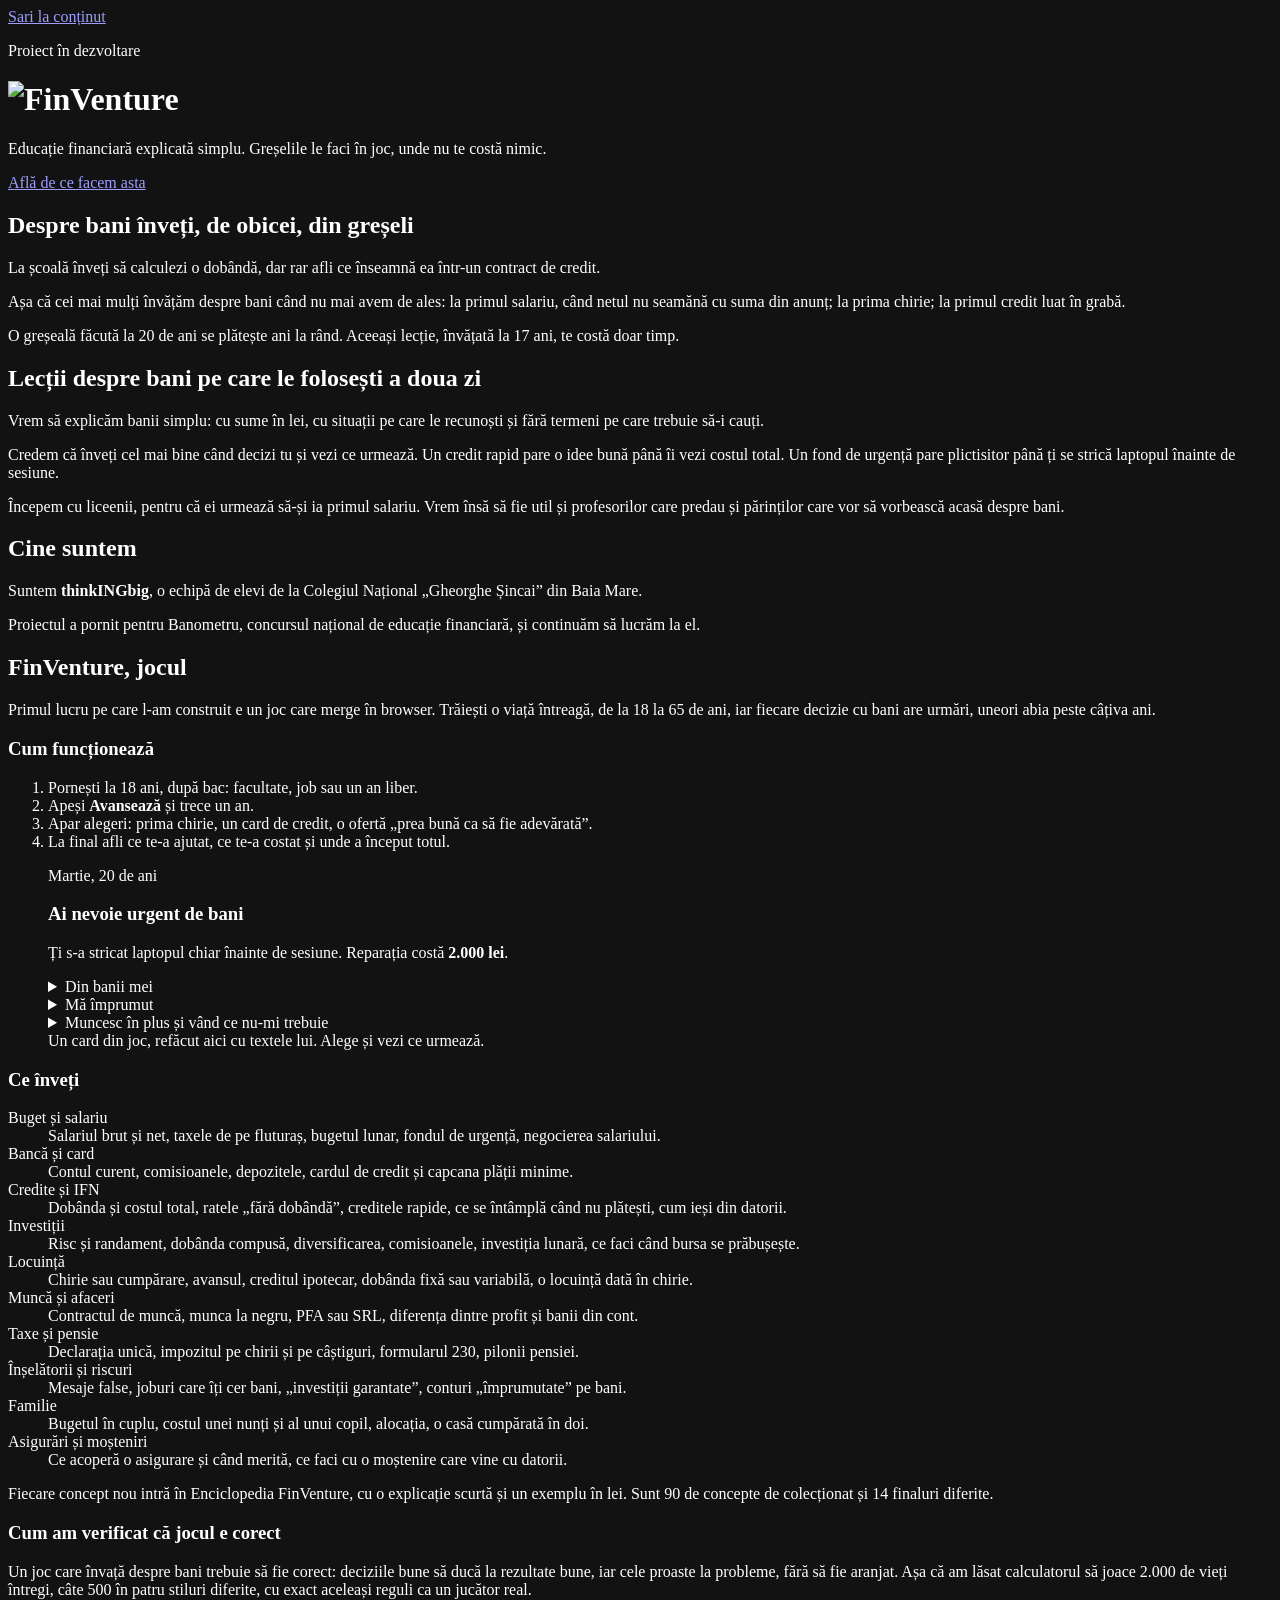
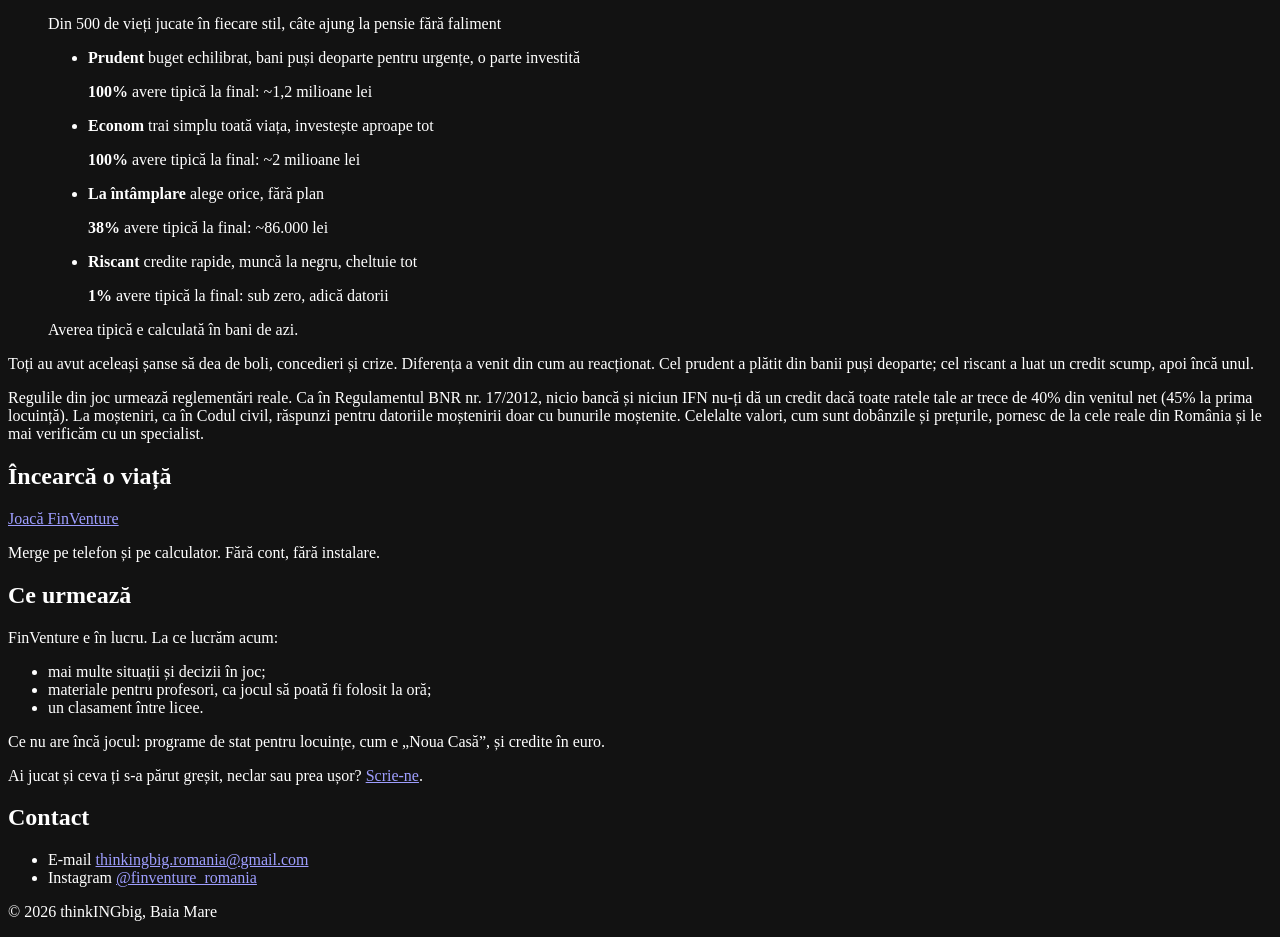
==== index.html @ ee7fef5f "Adaugă pagina principală FinVenture" ====
<!doctype html>
<html lang="ro">
<head>
  <meta charset="utf-8">
  <meta name="viewport" content="width=device-width, initial-scale=1">
  <title>FinVenture: educație financiară explicată simplu</title>
  <meta name="description" content="FinVenture e un proiect al echipei thinkINGbig, elevi din Baia Mare. Am făcut un joc în care trăiești o viață întreagă și iei decizii cu bani. Greșelile le faci în joc, unde nu te costă nimic.">
  <meta name="theme-color" content="#1E1638">
  <meta name="color-scheme" content="dark">
  <link rel="canonical" href="https://thinkingbig-ro.github.io/">

  <link rel="icon" href="/favicon.ico" sizes="32x32">
  <link rel="icon" href="/assets/favicon.svg" type="image/svg+xml">
  <link rel="apple-touch-icon" href="/assets/apple-touch-icon.png">

  <meta property="og:type" content="website">
  <meta property="og:locale" content="ro_RO">
  <meta property="og:site_name" content="FinVenture">
  <meta property="og:title" content="FinVenture: educație financiară explicată simplu">
  <meta property="og:description" content="Greșelile le faci în joc, unde nu te costă nimic. Un proiect al echipei thinkINGbig din Baia Mare.">
  <meta property="og:url" content="https://thinkingbig-ro.github.io/">
  <meta property="og:image" content="https://thinkingbig-ro.github.io/assets/og-image.png">
  <meta property="og:image:width" content="1200">
  <meta property="og:image:height" content="630">
  <meta property="og:image:alt" content="FinVenture. Educație financiară explicată simplu.">
  <meta name="twitter:card" content="summary_large_image">
  <meta name="twitter:title" content="FinVenture: educație financiară explicată simplu">
  <meta name="twitter:description" content="Greșelile le faci în joc, unde nu te costă nimic. Un proiect al echipei thinkINGbig din Baia Mare.">
  <meta name="twitter:image" content="https://thinkingbig-ro.github.io/assets/og-image.png">

  <link rel="preload" href="/assets/fonts/newsreader.woff2" as="font" type="font/woff2" crossorigin>
  <link rel="preload" href="/assets/fonts/nunito.woff2" as="font" type="font/woff2" crossorigin>
  <link rel="stylesheet" href="/css/site.css">
</head>
<body>
  <a class="sari" href="#continut">Sari la conținut</a>

  <header class="hero">
    <div class="hero-interior">
      <p class="eticheta-stare">Proiect în dezvoltare</p>
      <h1 class="hero-logo"><img src="/assets/logo.svg" alt="FinVenture" width="1000" height="300"></h1>
      <p class="misiune">Educație financiară explicată simplu. Greșelile le faci în joc, unde nu te costă nimic.</p>
      <a class="mai-departe" href="#de-ce">Află de ce facem asta</a>
    </div>
  </header>

  <main id="continut">

    <section class="sectiune" id="de-ce" aria-labelledby="de-ce-titlu">
      <h2 id="de-ce-titlu">Despre bani înveți, de obicei, din greșeli</h2>
      <div class="proza">
        <p>La școală înveți să calculezi o dobândă, dar rar afli ce înseamnă ea într-un contract de credit.</p>
        <p>Așa că cei mai mulți învățăm despre bani când nu mai avem de ales: la primul salariu, când netul nu seamănă cu suma din anunț; la prima chirie; la primul credit luat în grabă.</p>
        <p class="accent-proza">O greșeală făcută la 20 de ani se plătește ani la rând. Aceeași lecție, învățată la 17 ani, te costă doar timp.</p>
      </div>
    </section>

    <section class="sectiune" id="ce-vrem" aria-labelledby="ce-vrem-titlu">
      <h2 id="ce-vrem-titlu">Lecții despre bani pe care le folosești a doua zi</h2>
      <div class="proza">
        <p>Vrem să explicăm banii simplu: cu sume în lei, cu situații pe care le recunoști și fără termeni pe care trebuie să-i cauți.</p>
        <p>Credem că înveți cel mai bine când decizi tu și vezi ce urmează. Un credit rapid pare o idee bună până îi vezi costul total. Un fond de urgență pare plictisitor până ți se strică laptopul înainte de sesiune.</p>
        <p>Începem cu liceenii, pentru că ei urmează să-și ia primul salariu. Vrem însă să fie util și profesorilor care predau și părinților care vor să vorbească acasă despre bani.</p>
      </div>
    </section>

    <section class="sectiune" id="cine-suntem" aria-labelledby="cine-titlu">
      <h2 id="cine-titlu">Cine suntem</h2>
      <div class="proza">
        <p>Suntem <strong>thinkINGbig</strong>, o echipă de elevi de la Colegiul Național „Gheorghe Șincai” din Baia Mare.</p>
        <p>Proiectul a pornit pentru Banometru, concursul național de educație financiară, și continuăm să lucrăm la el.</p>
      </div>
    </section>

    <section class="sectiune sectiune-joc" id="jocul" aria-labelledby="joc-titlu">
      <h2 id="joc-titlu">FinVenture, jocul</h2>

      <div class="joc-grila">
        <div class="joc-text proza">
          <p>Primul lucru pe care l-am construit e un joc care merge în browser. Trăiești o viață întreagă, de la 18 la 65 de ani, iar fiecare decizie cu bani are urmări, uneori abia peste câțiva ani.</p>

          <h3>Cum funcționează</h3>
          <ol class="pasi">
            <li><span>Pornești la 18 ani, după bac: facultate, job sau un an liber.</span></li>
            <li><span>Apeși <b class="buton-text">Avansează</b> și trece un an.</span></li>
            <li><span>Apar alegeri: prima chirie, un card de credit, o ofertă „prea bună ca să fie adevărată”.</span></li>
            <li><span>La final afli ce te-a ajutat, ce te-a costat și unde a început totul.</span></li>
          </ol>
        </div>

        <figure class="demo">
          <div class="card" role="group" aria-labelledby="demo-titlu">
            <p class="card-cand">Martie, 20 de ani</p>
            <h3 id="demo-titlu" class="card-titlu">Ai nevoie urgent de bani</h3>
            <p class="card-text">Ți s-a stricat laptopul chiar înainte de sesiune. Reparația costă <b class="bani">2.000&nbsp;lei</b>.</p>

            <div class="alegeri">
              <details class="grup" name="grup">
                <summary class="alegere">Din banii mei</summary>
                <div class="sub">
                  <details name="sub-bani">
                    <summary class="alegere alegere-sub">Folosesc fondul de urgență</summary>
                    <div class="urmare">
                      <p class="efecte"><span class="minus">Bani −2.000</span> <span class="minus">Viitor −3</span></p>
                      <p class="lectie">Exact pentru asta există fondul de urgență. Pune-l la loc cât poți de repede.</p>
                    </div>
                  </details>
                  <details name="sub-bani">
                    <summary class="alegere alegere-sub">Plătesc din contul curent</summary>
                    <div class="urmare">
                      <p class="efecte"><span class="minus">Bani −2.000</span></p>
                      <p class="jurnal">Ai plătit reparația din cont.</p>
                    </div>
                  </details>
                  <details name="sub-bani">
                    <summary class="alegere alegere-sub">Sparg depozitul</summary>
                    <div class="urmare">
                      <p class="efecte"><span class="minus">Bani −2.000</span> <span class="minus">Viitor −5</span></p>
                      <p class="lectie">Ai scos banii înainte de termen, deci ai pierdut dobânda. Un fond de urgență lichid te scutea de asta.</p>
                    </div>
                  </details>
                  <details name="sub-bani">
                    <summary class="alegere alegere-sub">Plătesc cu cardul de credit</summary>
                    <div class="urmare">
                      <p class="jurnal">Peste o lună vine extrasul: poți achita tot sau doar minimul. Plata minimă e capcana.</p>
                    </div>
                  </details>
                </div>
              </details>

              <details class="grup" name="grup">
                <summary class="alegere">Mă împrumut</summary>
                <div class="sub">
                  <details name="sub-imprumut">
                    <summary class="alegere alegere-sub">Împrumut de la un prieten</summary>
                    <div class="urmare">
                      <p class="jurnal">Un prieten ți-a împrumutat 2.000 lei. I-ai promis că îi dai înapoi în 6 luni.</p>
                      <p class="lectie">Peste șase luni, prietenul te întreabă, cam stânjenit, de bani.</p>
                    </div>
                  </details>
                  <details name="sub-imprumut">
                    <summary class="alegere alegere-sub">Iau un credit rapid de la IFN</summary>
                    <div class="urmare">
                      <ol class="lant">
                        <li><b>Azi</b> Ai luat 2.000 lei de la un IFN, pe 6 luni. Banii vin în 15 minute, dar DAE poate trece de 100% pe an.</li>
                        <li><b>După o lună</b> A trecut o lună de la creditul IFN. De acum, dobânda începe să curgă.</li>
                        <li><b>Dacă ratezi o rată</b> Te sună în fiecare zi, iar datoria crește.</li>
                        <li><b>Dacă nu mai răspunzi</b> Datoria nu dispare dacă o ignori. După câteva luni e vândută unei firme de recuperare, apoi vine executarea: poprire pe salariu și pe cont.</li>
                      </ol>
                    </div>
                  </details>
                </div>
              </details>

              <details class="grup" name="grup">
                <summary class="alegere">Muncesc în plus și vând ce nu-mi trebuie</summary>
                <div class="urmare">
                  <p class="efecte"><span class="minus">Energie −15</span> <span class="minus">Fericire −3</span></p>
                  <p class="jurnal">Ai vândut consola și ai făcut ture în plus. Ai strâns toți banii, fără nicio datorie.</p>
                  <p class="lectie">Nu iese mereu: uneori restul de 800 de lei tot din buzunar îl scoți.</p>
                </div>
              </details>
            </div>
          </div>
          <figcaption>Un card din joc, refăcut aici cu textele lui. Alege și vezi ce urmează.</figcaption>
        </figure>
      </div>

      <h3 class="subtitlu-lat">Ce înveți</h3>
      <dl class="teme">
        <div><dt>Buget și salariu</dt><dd>Salariul brut și net, taxele de pe fluturaș, bugetul lunar, fondul de urgență, negocierea salariului.</dd></div>
        <div><dt>Bancă și card</dt><dd>Contul curent, comisioanele, depozitele, cardul de credit și capcana plății minime.</dd></div>
        <div><dt>Credite și IFN</dt><dd>Dobânda și costul total, ratele „fără dobândă”, creditele rapide, ce se întâmplă când nu plătești, cum ieși din datorii.</dd></div>
        <div><dt>Investiții</dt><dd>Risc și randament, dobânda compusă, diversificarea, comisioanele, investiția lunară, ce faci când bursa se prăbușește.</dd></div>
        <div><dt>Locuință</dt><dd>Chirie sau cumpărare, avansul, creditul ipotecar, dobânda fixă sau variabilă, o locuință dată în chirie.</dd></div>
        <div><dt>Muncă și afaceri</dt><dd>Contractul de muncă, munca la negru, PFA sau SRL, diferența dintre profit și banii din cont.</dd></div>
        <div><dt>Taxe și pensie</dt><dd>Declarația unică, impozitul pe chirii și pe câștiguri, formularul 230, pilonii pensiei.</dd></div>
        <div><dt>Înșelătorii și riscuri</dt><dd>Mesaje false, joburi care îți cer bani, „investiții garantate”, conturi „împrumutate” pe bani.</dd></div>
        <div><dt>Familie</dt><dd>Bugetul în cuplu, costul unei nunți și al unui copil, alocația, o casă cumpărată în doi.</dd></div>
        <div><dt>Asigurări și moșteniri</dt><dd>Ce acoperă o asigurare și când merită, ce faci cu o moștenire care vine cu datorii.</dd></div>
      </dl>
      <p class="nota-teme">Fiecare concept nou intră în Enciclopedia FinVenture, cu o explicație scurtă și un exemplu în lei. Sunt 90 de concepte de colecționat și 14 finaluri diferite.</p>

      <h3 class="subtitlu-lat" id="verificare-titlu">Cum am verificat că jocul e corect</h3>
      <div class="proza">
        <p>Un joc care învață despre bani trebuie să fie corect: deciziile bune să ducă la rezultate bune, iar cele proaste la probleme, fără să fie aranjat. Așa că am lăsat calculatorul să joace 2.000 de vieți întregi, câte 500 în patru stiluri diferite, cu exact aceleași reguli ca un jucător real.</p>
      </div>

      <figure class="sim" aria-labelledby="sim-legenda">
        <figcaption id="sim-legenda">Din 500 de vieți jucate în fiecare stil, câte ajung la pensie fără faliment</figcaption>
        <ul class="sim-randuri">
          <li class="sim-rand">
            <p class="sim-stil"><b>Prudent</b> buget echilibrat, bani puși deoparte pentru urgențe, o parte investită</p>
            <div class="bara" aria-hidden="true"><span style="width:100%"></span></div>
            <p class="sim-cifre"><b>100%</b> avere tipică la final: ~1,2 milioane lei</p>
          </li>
          <li class="sim-rand">
            <p class="sim-stil"><b>Econom</b> trai simplu toată viața, investește aproape tot</p>
            <div class="bara" aria-hidden="true"><span style="width:100%"></span></div>
            <p class="sim-cifre"><b>100%</b> avere tipică la final: ~2 milioane lei</p>
          </li>
          <li class="sim-rand">
            <p class="sim-stil"><b>La întâmplare</b> alege orice, fără plan</p>
            <div class="bara" aria-hidden="true"><span style="width:38%"></span></div>
            <p class="sim-cifre"><b>38%</b> avere tipică la final: ~86.000 lei</p>
          </li>
          <li class="sim-rand">
            <p class="sim-stil"><b>Riscant</b> credite rapide, muncă la negru, cheltuie tot</p>
            <div class="bara" aria-hidden="true"><span style="width:1%"></span></div>
            <p class="sim-cifre"><b>1%</b> avere tipică la final: sub zero, adică datorii</p>
          </li>
        </ul>
        <p class="sim-nota">Averea tipică e calculată în bani de azi.</p>
      </figure>

      <div class="proza">
        <p>Toți au avut aceleași șanse să dea de boli, concedieri și crize. Diferența a venit din cum au reacționat. Cel prudent a plătit din banii puși deoparte; cel riscant a luat un credit scump, apoi încă unul.</p>
        <p>Regulile din joc urmează reglementări reale. Ca în Regulamentul BNR nr. 17/2012, nicio bancă și niciun IFN nu-ți dă un credit dacă toate ratele tale ar trece de 40% din venitul net (45% la prima locuință). La moșteniri, ca în Codul civil, răspunzi pentru datoriile moștenirii doar cu bunurile moștenite. Celelalte valori, cum sunt dobânzile și prețurile, pornesc de la cele reale din România și le mai verificăm cu un specialist.</p>
      </div>
    </section>

    <div class="joaca-banda">
      <section class="joaca" id="joaca" aria-labelledby="joaca-titlu">
        <h2 id="joaca-titlu">Încearcă o viață</h2>
        <a class="buton-joaca" href="/finventure/">Joacă FinVenture</a>
        <p class="joaca-nota">Merge pe telefon și pe calculator. Fără cont, fără instalare.</p>
      </section>
    </div>

    <section class="sectiune" id="ce-urmeaza" aria-labelledby="urmeaza-titlu">
      <h2 id="urmeaza-titlu">Ce urmează</h2>
      <div class="proza">
        <p>FinVenture e în lucru. La ce lucrăm acum:</p>
        <ul class="lista">
          <li>mai multe situații și decizii în joc;</li>
          <li>materiale pentru profesori, ca jocul să poată fi folosit la oră;</li>
          <li>un clasament între licee.</li>
        </ul>
        <p>Ce nu are încă jocul: programe de stat pentru locuințe, cum e „Noua Casă”, și credite în euro.</p>
        <p class="accent-proza">Ai jucat și ceva ți s-a părut greșit, neclar sau prea ușor? <a href="mailto:thinkingbig.romania@gmail.com?subject=Feedback%20FinVenture">Scrie-ne</a>.</p>
      </div>
    </section>

    <section class="sectiune contact" id="contact" aria-labelledby="contact-titlu">
      <h2 id="contact-titlu">Contact</h2>
      <ul class="contact-lista">
        <li><span class="contact-tip">E-mail</span> <a href="mailto:thinkingbig.romania@gmail.com">thinkingbig.romania@gmail.com</a></li>
        <li><span class="contact-tip">Instagram</span> <a href="https://www.instagram.com/finventure_romania/" rel="noopener">@finventure_romania</a></li>
      </ul>
    </section>
  </main>

  <footer class="subsol">
    <p>© <span id="an">2026</span> thinkINGbig, Baia Mare</p>
  </footer>
  <script>document.getElementById('an').textContent = new Date().getFullYear();</script>
</body>
</html>
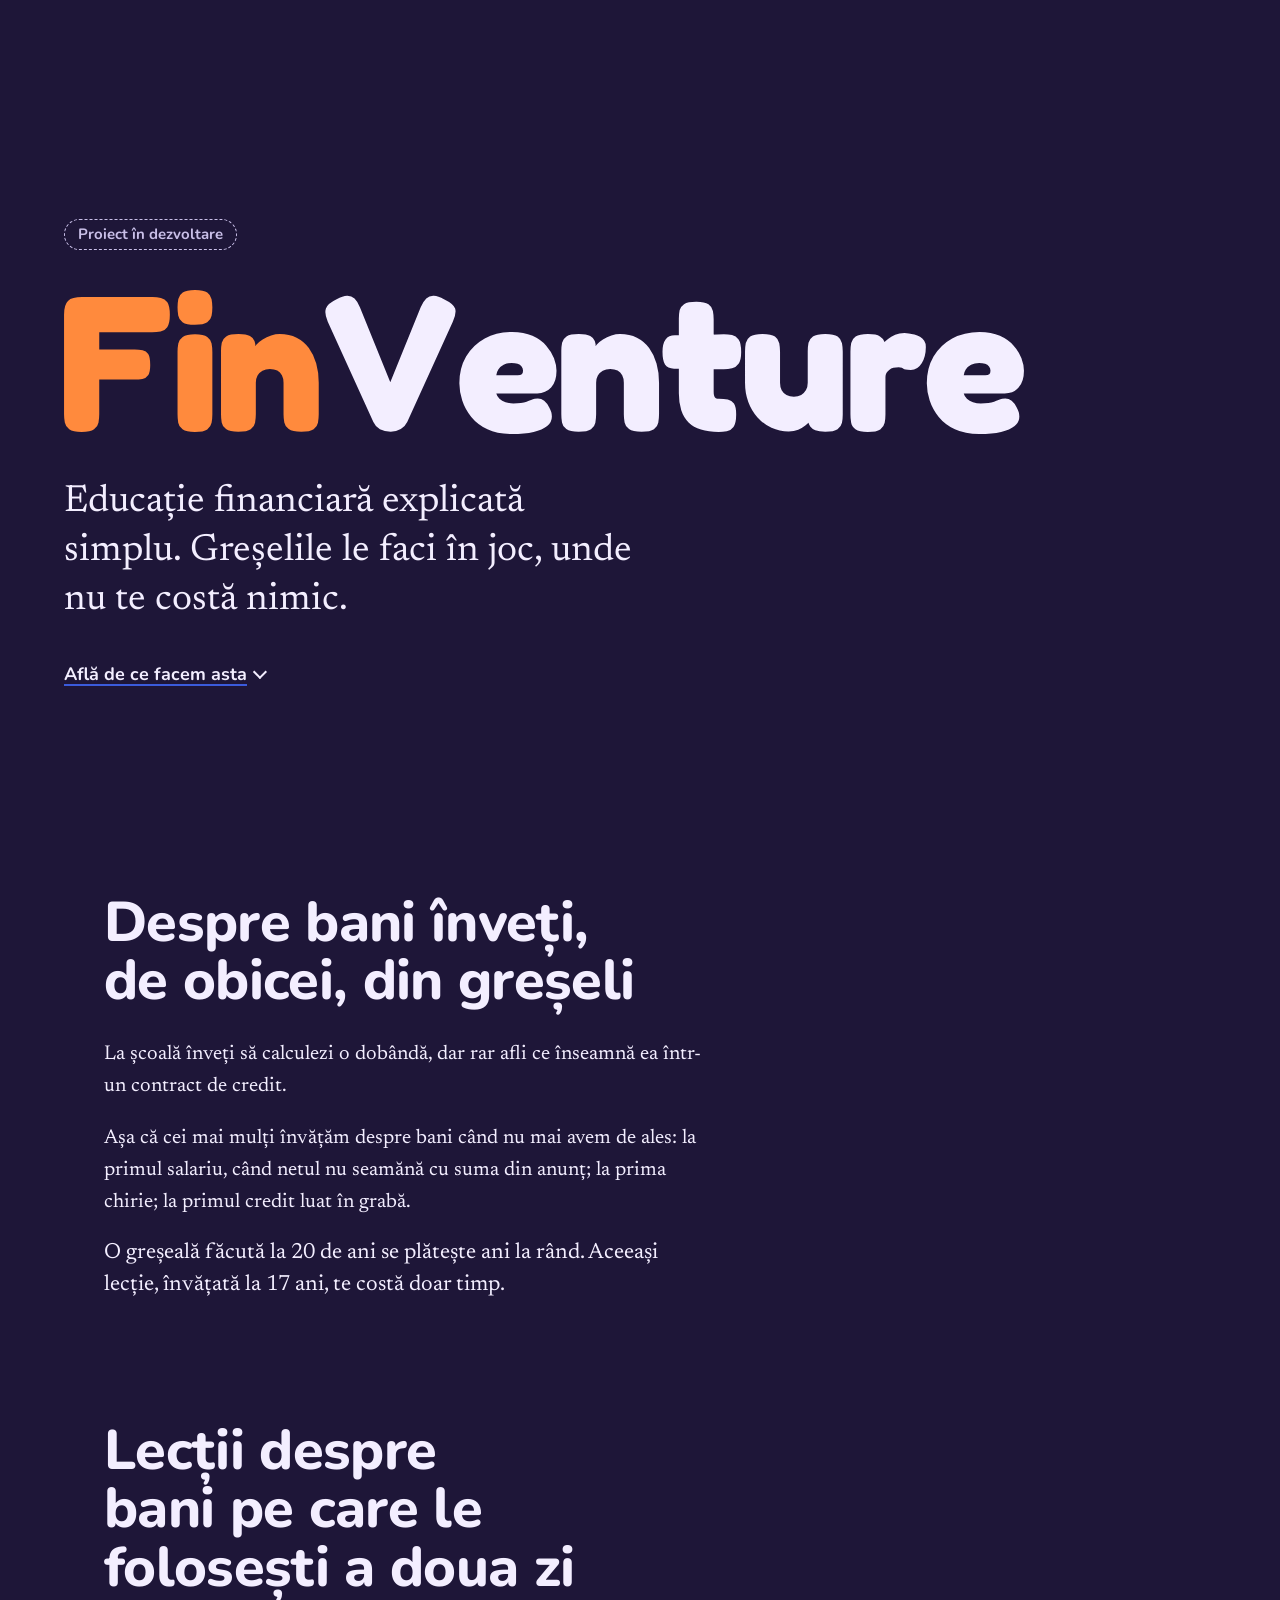
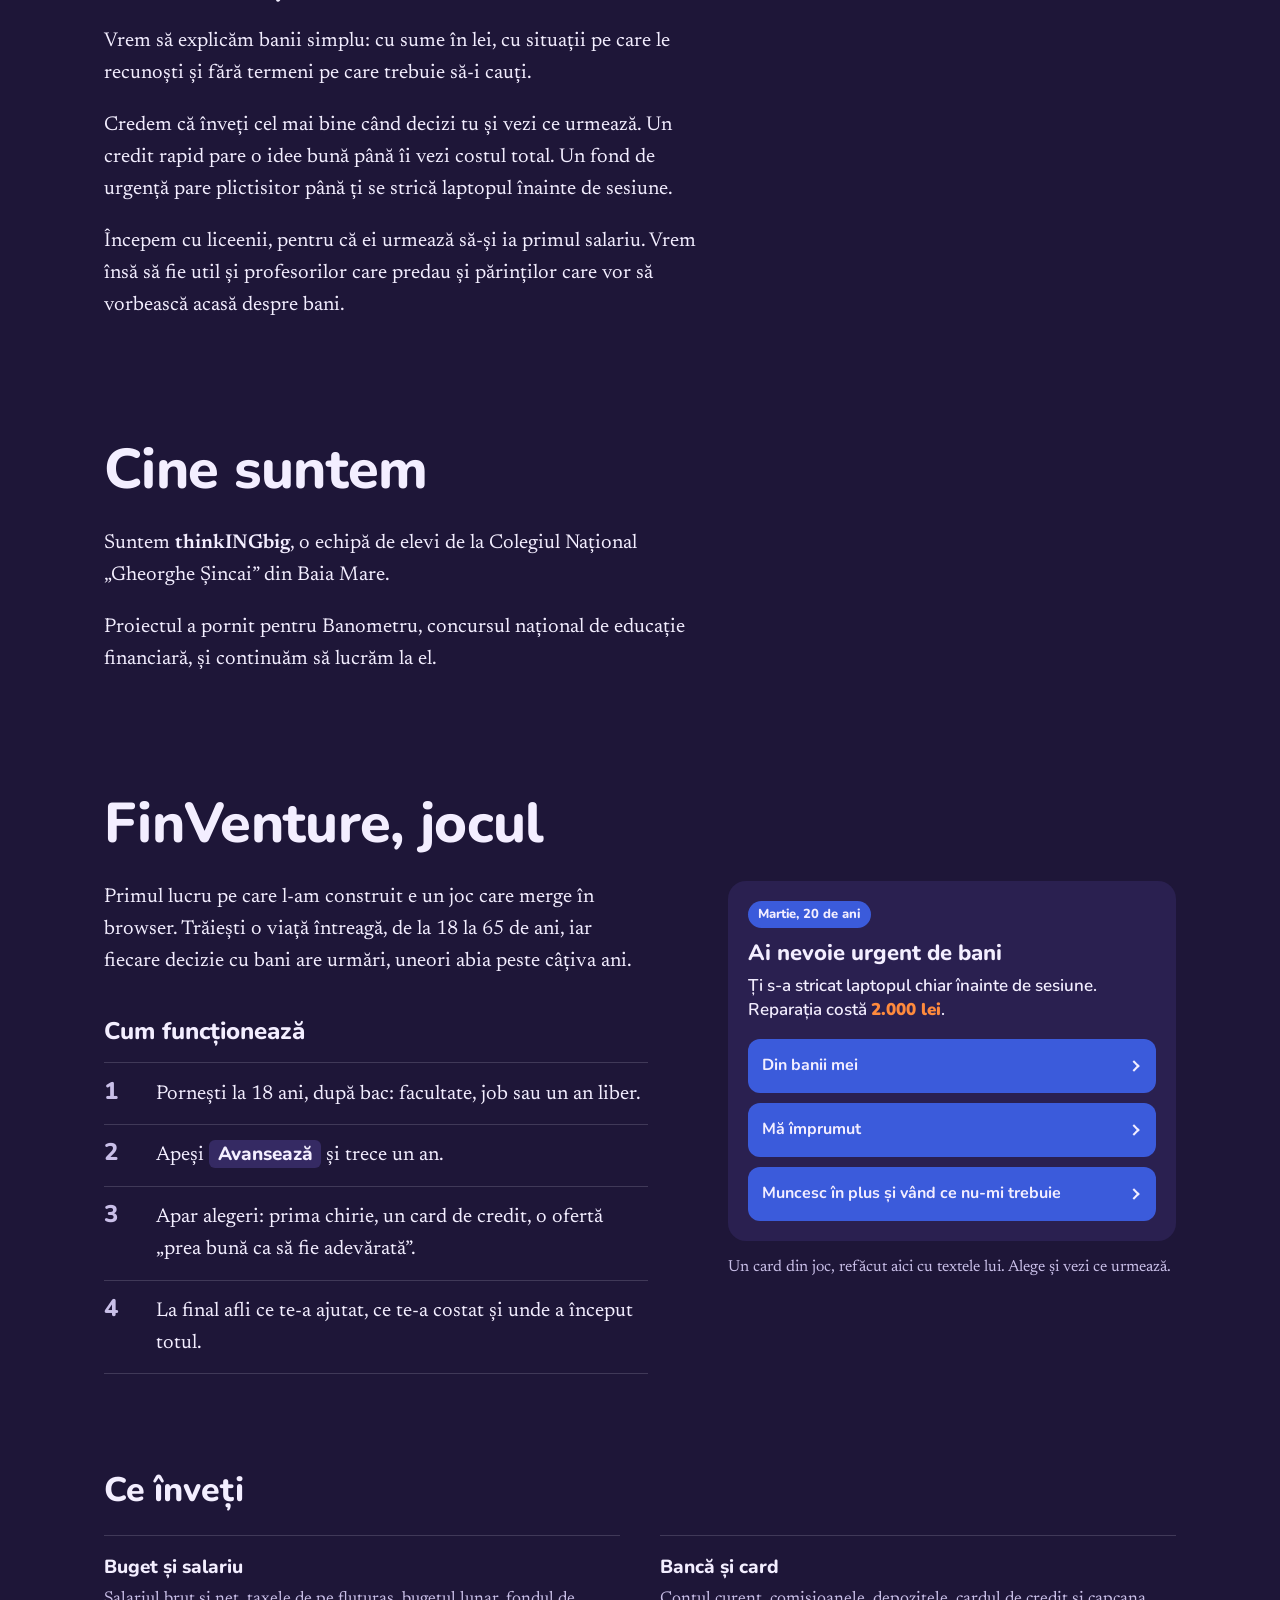
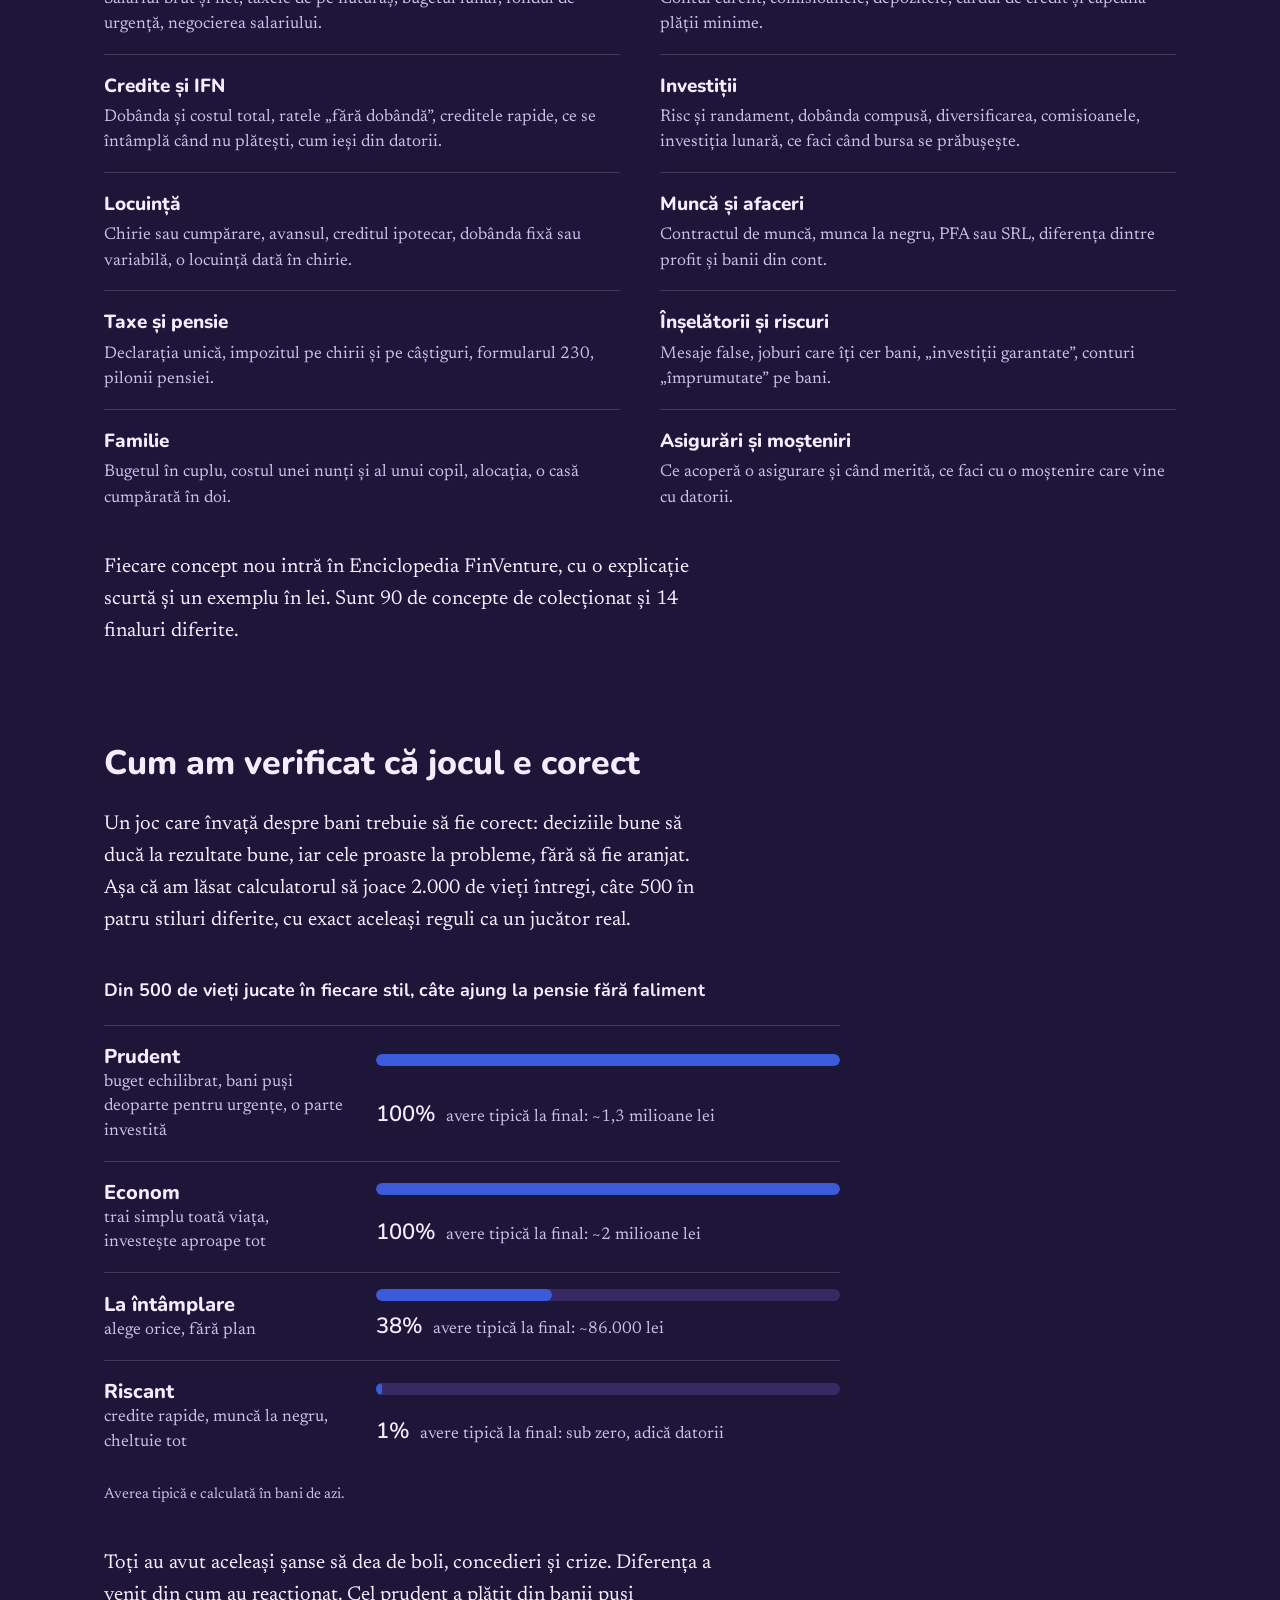
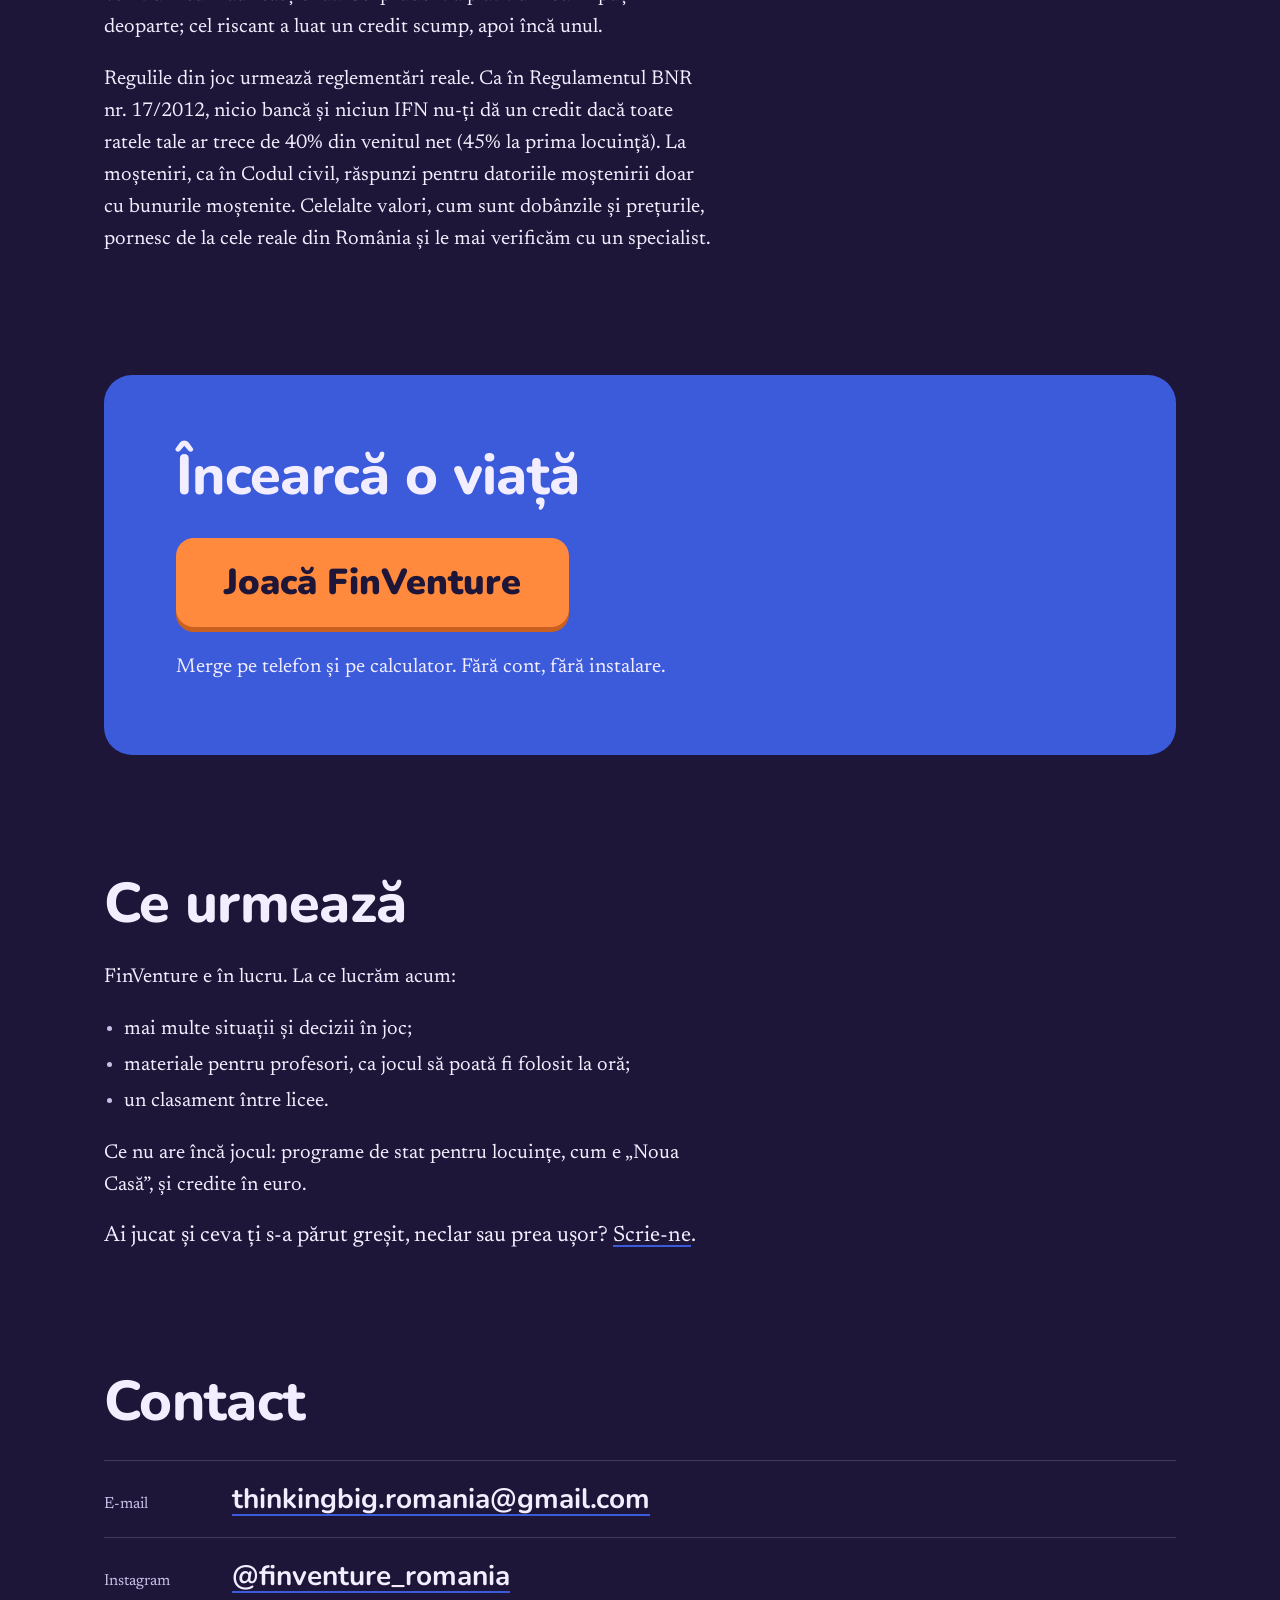
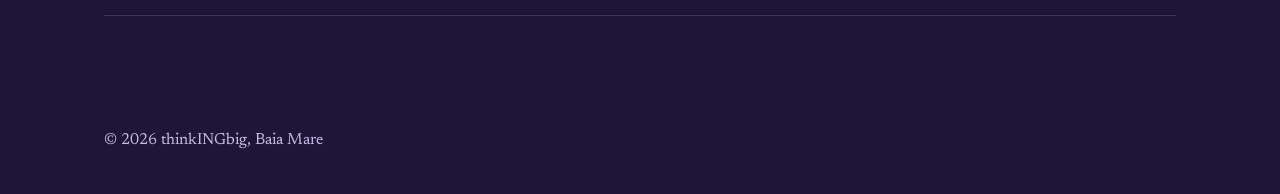
==== commit 7912d767: "Actualizează averea tipică a profilului prudent după README-ul jocului (17ee226)" ====
--- a/index.html
+++ b/index.html
@@ -192,7 +192,7 @@
           <li class="sim-rand">
             <p class="sim-stil"><b>Prudent</b> buget echilibrat, bani puși deoparte pentru urgențe, o parte investită</p>
             <div class="bara" aria-hidden="true"><span style="width:100%"></span></div>
-            <p class="sim-cifre"><b>100%</b> avere tipică la final: ~1,2 milioane lei</p>
+            <p class="sim-cifre"><b>100%</b> avere tipică la final: ~1,3 milioane lei</p>
           </li>
           <li class="sim-rand">
             <p class="sim-stil"><b>Econom</b> trai simplu toată viața, investește aproape tot</p>
--- a/css/site.css
+++ b/css/site.css
@@ -0,0 +1,292 @@
+/* FinVenture, site de prezentare. Paleta jocului, regula 60-30-10:
+   60% mov (fundal), 30% albastru (suprafețe, bare), 10% portocaliu (doar „Fin”, suma din card și butonul Joacă). */
+
+@font-face {
+  font-family: 'Nunito';
+  src: url('/assets/fonts/nunito.woff2') format('woff2');
+  font-weight: 600 900;
+  font-display: swap;
+}
+@font-face {
+  font-family: 'Newsreader';
+  src: url('/assets/fonts/newsreader.woff2') format('woff2');
+  font-weight: 400 600;
+  font-display: swap;
+}
+
+:root {
+  --mov: #1E1638;
+  --mov-2: #2A2050;
+  --mov-3: #352A63;
+  --albastru: #3B5BDB;
+  --albastru-2: #2F49B0;
+  --portocaliu: #FF8A3D;
+  --text: #F3EEFF;
+  --text-2: #C9BFE8;
+  --pierdere: #FF8F9C;
+  --linie: rgba(243, 238, 255, .16);
+
+  --titlu: 'Nunito', ui-rounded, system-ui, sans-serif;
+  --corp: 'Newsreader', Georgia, 'Times New Roman', serif;
+
+  --coloana: 38rem;
+  --lat: 72rem;
+  --gutter: clamp(1rem, 4vw, 2.5rem);
+}
+
+*, *::before, *::after { box-sizing: border-box; }
+html { -webkit-text-size-adjust: 100%; scroll-behavior: smooth; }
+body {
+  margin: 0;
+  background: var(--mov);
+  color: var(--text);
+  font-family: var(--corp);
+  font-size: 1.1875rem;
+  line-height: 1.6;
+  font-optical-sizing: auto;
+  -webkit-font-smoothing: antialiased;
+}
+img { display: block; max-width: 100%; height: auto; }
+
+h1, h2, h3 { font-family: var(--titlu); font-weight: 800; margin: 0; text-wrap: balance; }
+h2 {
+  font-size: clamp(2.125rem, 1.4rem + 3.4vw, 3.5rem);
+  line-height: 1.04;
+  letter-spacing: -.012em;
+  max-width: 16ch;
+  margin-bottom: 1.75rem;
+}
+h3 { font-size: 1.5rem; line-height: 1.2; }
+p { margin: 0 0 1em; }
+p:last-child { margin-bottom: 0; }
+strong, b { font-weight: 600; }
+
+a { color: var(--text); text-decoration-color: var(--albastru); text-decoration-thickness: 2px; text-underline-offset: .2em; }
+a:hover { text-decoration-color: var(--text); }
+:focus-visible { outline: 3px solid var(--text); outline-offset: 3px; border-radius: 4px; }
+
+.sari {
+  position: absolute; left: 1rem; top: -4rem; z-index: 10;
+  background: var(--text); color: var(--mov); padding: .5rem 1rem; border-radius: 8px;
+  font-family: var(--titlu); font-weight: 800;
+}
+.sari:focus { top: 1rem; }
+
+/* ---------- Hero ---------- */
+.hero {
+  min-height: 86svh;
+  display: flex; align-items: flex-end;
+  padding: 3rem var(--gutter) clamp(3rem, 9vh, 6rem);
+}
+.hero-interior { width: 100%; max-width: var(--lat); margin: 0 auto; }
+.eticheta-stare {
+  display: inline-block;
+  font-family: var(--titlu); font-weight: 700; font-size: .9375rem; line-height: 1;
+  padding: .45rem .8rem; border-radius: 99px;
+  border: 1.5px dashed var(--text-2); color: var(--text-2);
+  margin-bottom: clamp(1.5rem, 4vw, 2.5rem);
+}
+.hero-logo img { width: min(100%, 60rem); }
+.misiune {
+  font-size: clamp(1.5rem, 1.1rem + 1.9vw, 2.375rem);
+  line-height: 1.28;
+  max-width: 26ch;
+  margin: clamp(1.5rem, 4vw, 2.75rem) 0 2rem;
+  text-wrap: pretty;
+}
+.mai-departe {
+  font-family: var(--titlu); font-weight: 700; font-size: 1.125rem;
+  display: inline-flex; align-items: center; gap: .5rem;
+  padding: .25rem 0;
+}
+.mai-departe::after {
+  content: ''; width: .55em; height: .55em; margin-top: -.25em;
+  border-right: 2px solid currentColor; border-bottom: 2px solid currentColor;
+  transform: rotate(45deg);
+}
+
+/* ---------- Secțiuni ---------- */
+.sectiune {
+  max-width: var(--lat);
+  margin: 0 auto;
+  padding: clamp(4rem, 10vw, 7.5rem) var(--gutter) 0;
+}
+.proza { max-width: var(--coloana); }
+.proza h3 { margin: 2.5rem 0 1rem; }
+.accent-proza { font-size: 1.375rem; line-height: 1.45; }
+
+#de-ce .proza { font-size: 1.25rem; }
+
+/* ---------- Jocul ---------- */
+.joc-grila { display: grid; gap: 3rem; }
+.pasi { list-style: none; margin: 0; padding: 0; counter-reset: pas; }
+.pasi li {
+  counter-increment: pas;
+  display: grid; grid-template-columns: 2.5rem 1fr; gap: .75rem;
+  padding: .9rem 0; border-top: 1px solid var(--linie);
+}
+.pasi li:last-child { border-bottom: 1px solid var(--linie); }
+.pasi li::before {
+  content: counter(pas);
+  font-family: var(--titlu); font-weight: 800; font-size: 1.5rem; line-height: 1.15;
+  color: var(--text-2);
+}
+.buton-text {
+  font-family: var(--titlu); font-weight: 800; font-size: .95em;
+  background: var(--mov-3); padding: .05em .45em; border-radius: 6px;
+}
+
+/* Cardul de decizie, după stilul din joc */
+.demo { margin: 0; max-width: 28rem; }
+.card {
+  background: var(--mov-2);
+  border-radius: 18px;
+  padding: 1.25rem;
+  font-family: var(--titlu);
+  font-size: 1rem; line-height: 1.4;
+}
+.card-cand {
+  display: inline-block; margin: 0 0 .75rem;
+  padding: .25rem .65rem; border-radius: 99px;
+  background: var(--albastru); font-size: .8125rem; font-weight: 800;
+}
+.card-titlu { font-size: 1.375rem; margin-bottom: .5rem; }
+.card-text { font-size: 1.0625rem; font-weight: 600; }
+.bani { color: var(--portocaliu); font-weight: 900; }
+
+.alegeri { display: flex; flex-direction: column; gap: .625rem; margin-top: 1rem; }
+.alegere {
+  list-style: none;
+  position: relative; display: flex; align-items: center;
+  min-height: 3.375rem; padding: .75rem 2.75rem .75rem .875rem;
+  border-radius: 12px; background: var(--albastru);
+  font-weight: 700; cursor: pointer;
+  transition: background-color .15s;
+  -webkit-user-select: none; user-select: none;
+}
+.alegere::-webkit-details-marker { display: none; }
+.alegere:hover { background: var(--albastru-2); }
+.alegere::after {
+  content: ''; position: absolute; right: 1.125rem; top: 50%;
+  width: .5rem; height: .5rem; margin-top: -.25rem;
+  border-right: 2px solid currentColor; border-bottom: 2px solid currentColor;
+  transform: rotate(-45deg);
+  transition: transform .2s;
+}
+details[open] > .alegere::after { transform: rotate(45deg); margin-top: -.375rem; }
+details[open] > .alegere { background: var(--albastru-2); }
+
+.sub { display: flex; flex-direction: column; gap: .5rem; padding: .625rem 0 .25rem .875rem; border-left: 2px solid var(--albastru); margin: .5rem 0 0 .875rem; }
+.alegere-sub { background: var(--mov-3); min-height: 2.875rem; font-size: .9375rem; }
+.alegere-sub:hover { background: #40347A; }
+details[open] > .alegere-sub { background: #40347A; }
+
+.urmare { padding: .75rem .25rem .25rem .25rem; font-size: .9375rem; }
+.urmare p { margin: 0 0 .5rem; }
+.efecte { display: flex; flex-wrap: wrap; gap: .375rem; }
+.efecte span { font-weight: 800; font-size: .8125rem; padding: .15rem .5rem; border-radius: 99px; background: var(--mov); font-variant-numeric: tabular-nums; }
+.efecte .minus { color: var(--pierdere); }
+.lectie { color: var(--text-2); }
+
+.lant { list-style: none; margin: 0; padding: 0; }
+.lant li { position: relative; padding: 0 0 .875rem 1.25rem; color: var(--text); }
+.lant li::before { content: ''; position: absolute; left: 0; top: .45em; width: .5rem; height: .5rem; border-radius: 50%; background: var(--text-2); }
+.lant li:not(:last-child)::after { content: ''; position: absolute; left: .21rem; top: 1.1em; bottom: .1rem; width: 1.5px; background: var(--linie); }
+.lant li:last-child::before { background: var(--pierdere); }
+.lant b { display: block; font-size: .8125rem; color: var(--text-2); font-weight: 800; }
+
+.demo figcaption { margin-top: .875rem; font-size: 1rem; color: var(--text-2); font-style: normal; }
+
+@media (prefers-reduced-motion: no-preference) {
+  details[open] > .urmare, details[open] > .sub { animation: apare .22s ease-out; }
+  @keyframes apare { from { opacity: 0; transform: translateY(-4px); } to { opacity: 1; transform: none; } }
+}
+
+/* Ce înveți */
+.subtitlu-lat { font-size: clamp(1.625rem, 1.3rem + 1.4vw, 2.125rem); margin: clamp(4rem, 9vw, 6rem) 0 1.5rem; }
+.teme { margin: 0; display: grid; gap: 0 2.5rem; }
+.teme > div { padding: 1rem 0; border-top: 1px solid var(--linie); }
+.teme dt { font-family: var(--titlu); font-weight: 800; font-size: 1.1875rem; margin-bottom: .25rem; }
+.teme dd { margin: 0; color: var(--text-2); font-size: 1.0625rem; line-height: 1.5; }
+.nota-teme { max-width: var(--coloana); margin-top: 1.5rem; }
+
+/* Simularea */
+.sim { margin: 2.5rem 0; max-width: 46rem; }
+.sim figcaption { font-family: var(--titlu); font-weight: 700; font-size: 1.125rem; margin-bottom: 1.25rem; }
+.sim-randuri { list-style: none; margin: 0; padding: 0; }
+.sim-rand { padding: 1rem 0; border-top: 1px solid var(--linie); }
+.sim-stil { margin: 0 0 .625rem; color: var(--text-2); font-size: 1.0625rem; line-height: 1.45; }
+.sim-stil b { display: block; font-family: var(--titlu); font-weight: 800; font-size: 1.25rem; color: var(--text); }
+.bara { height: 12px; border-radius: 99px; background: var(--mov-3); overflow: hidden; }
+.bara span { display: block; height: 100%; min-width: 6px; border-radius: 99px; background: var(--albastru); }
+.sim-cifre { margin: .5rem 0 0; font-size: 1.0625rem; color: var(--text-2); }
+.sim-cifre b { font-family: var(--titlu); font-size: 1.375rem; color: var(--text); margin-right: .375rem; font-variant-numeric: tabular-nums; }
+.sim-nota { font-size: .9375rem; color: var(--text-2); margin-top: .75rem; }
+
+/* ---------- Joacă: singurul panou albastru de pe pagină ---------- */
+.joaca-banda { max-width: var(--lat); margin: 0 auto; padding: clamp(4rem, 10vw, 7.5rem) var(--gutter) 0; }
+.joaca {
+  max-width: none; margin: 0;
+  background: var(--albastru);
+  border-radius: 28px;
+  padding: clamp(2rem, 6vw, 4.5rem) clamp(1.25rem, 6vw, 4.5rem);
+}
+.joaca h2 { margin-bottom: 2rem; }
+.joaca .joaca-nota { color: var(--text); }
+.buton-joaca {
+  display: inline-flex; align-items: center; justify-content: center;
+  min-height: 4.75rem; padding: 1rem clamp(1.75rem, 4vw, 3rem);
+  border-radius: 18px;
+  background: var(--portocaliu); color: var(--mov);
+  font-family: var(--titlu); font-weight: 900; font-size: clamp(1.5rem, 1.1rem + 1.6vw, 2.25rem);
+  text-decoration: none;
+  box-shadow: 0 5px 0 #C9601F;
+  transition: transform .12s, box-shadow .12s;
+}
+.buton-joaca:hover { background: #FF9A55; }
+.buton-joaca:active { transform: translateY(4px); box-shadow: 0 1px 0 #C9601F; }
+.buton-joaca:focus-visible { outline-offset: 6px; }
+.joaca-nota { margin-top: 1.5rem; color: var(--text-2); }
+
+/* ---------- Ce urmează, contact ---------- */
+.lista { padding-left: 1.25rem; margin: 0 0 1em; }
+.lista li { margin-bottom: .25rem; }
+.lista li::marker { color: var(--text-2); }
+
+.contact-lista { list-style: none; margin: 0; padding: 0; }
+.contact-lista li { padding: 1rem 0; border-top: 1px solid var(--linie); display: flex; flex-direction: column; gap: .125rem; }
+.contact-lista li:last-child { border-bottom: 1px solid var(--linie); }
+.contact-tip { color: var(--text-2); font-size: 1rem; }
+.contact-lista a { font-family: var(--titlu); font-weight: 700; font-size: clamp(1.25rem, 1rem + 1.4vw, 1.75rem); overflow-wrap: anywhere; }
+
+.subsol {
+  max-width: var(--lat); margin: 0 auto;
+  padding: clamp(4rem, 10vw, 7rem) var(--gutter) 2.5rem;
+  color: var(--text-2); font-size: 1rem;
+}
+
+/* ---------- Ecrane late ---------- */
+@media (min-width: 48rem) {
+  .teme { grid-template-columns: 1fr 1fr; }
+  .contact-lista li { flex-direction: row; align-items: baseline; gap: 1.5rem; }
+  .contact-tip { min-width: 6.5rem; }
+}
+@media (min-width: 64rem) {
+  body { font-size: 1.25rem; }
+  .joc-grila { grid-template-columns: minmax(0, 1fr) 28rem; gap: 5rem; align-items: start; }
+  .demo { position: sticky; top: 2rem; }
+  .sim-rand { display: grid; grid-template-columns: 15rem 1fr; gap: 0 2rem; align-items: center; }
+  .sim-stil { grid-row: span 2; margin: 0; }
+}
+
+@media (prefers-reduced-motion: reduce) {
+  html { scroll-behavior: auto; }
+  *, *::before, *::after { transition: none !important; animation: none !important; }
+}
+
+/* ---------- 404 ---------- */
+.pagina-404 { min-height: 100svh; align-items: center; }
+.pagina-404 .logo-mic { display: inline-block; margin-bottom: 3rem; }
+.pagina-404 .logo-mic img { width: 12rem; }
+.pagina-404 h1 { font-size: clamp(2.125rem, 1.4rem + 3.4vw, 3.5rem); line-height: 1.04; max-width: 16ch; }
+.pagina-404 .misiune { font-size: 1.375rem; margin: 1.5rem 0 2rem; }
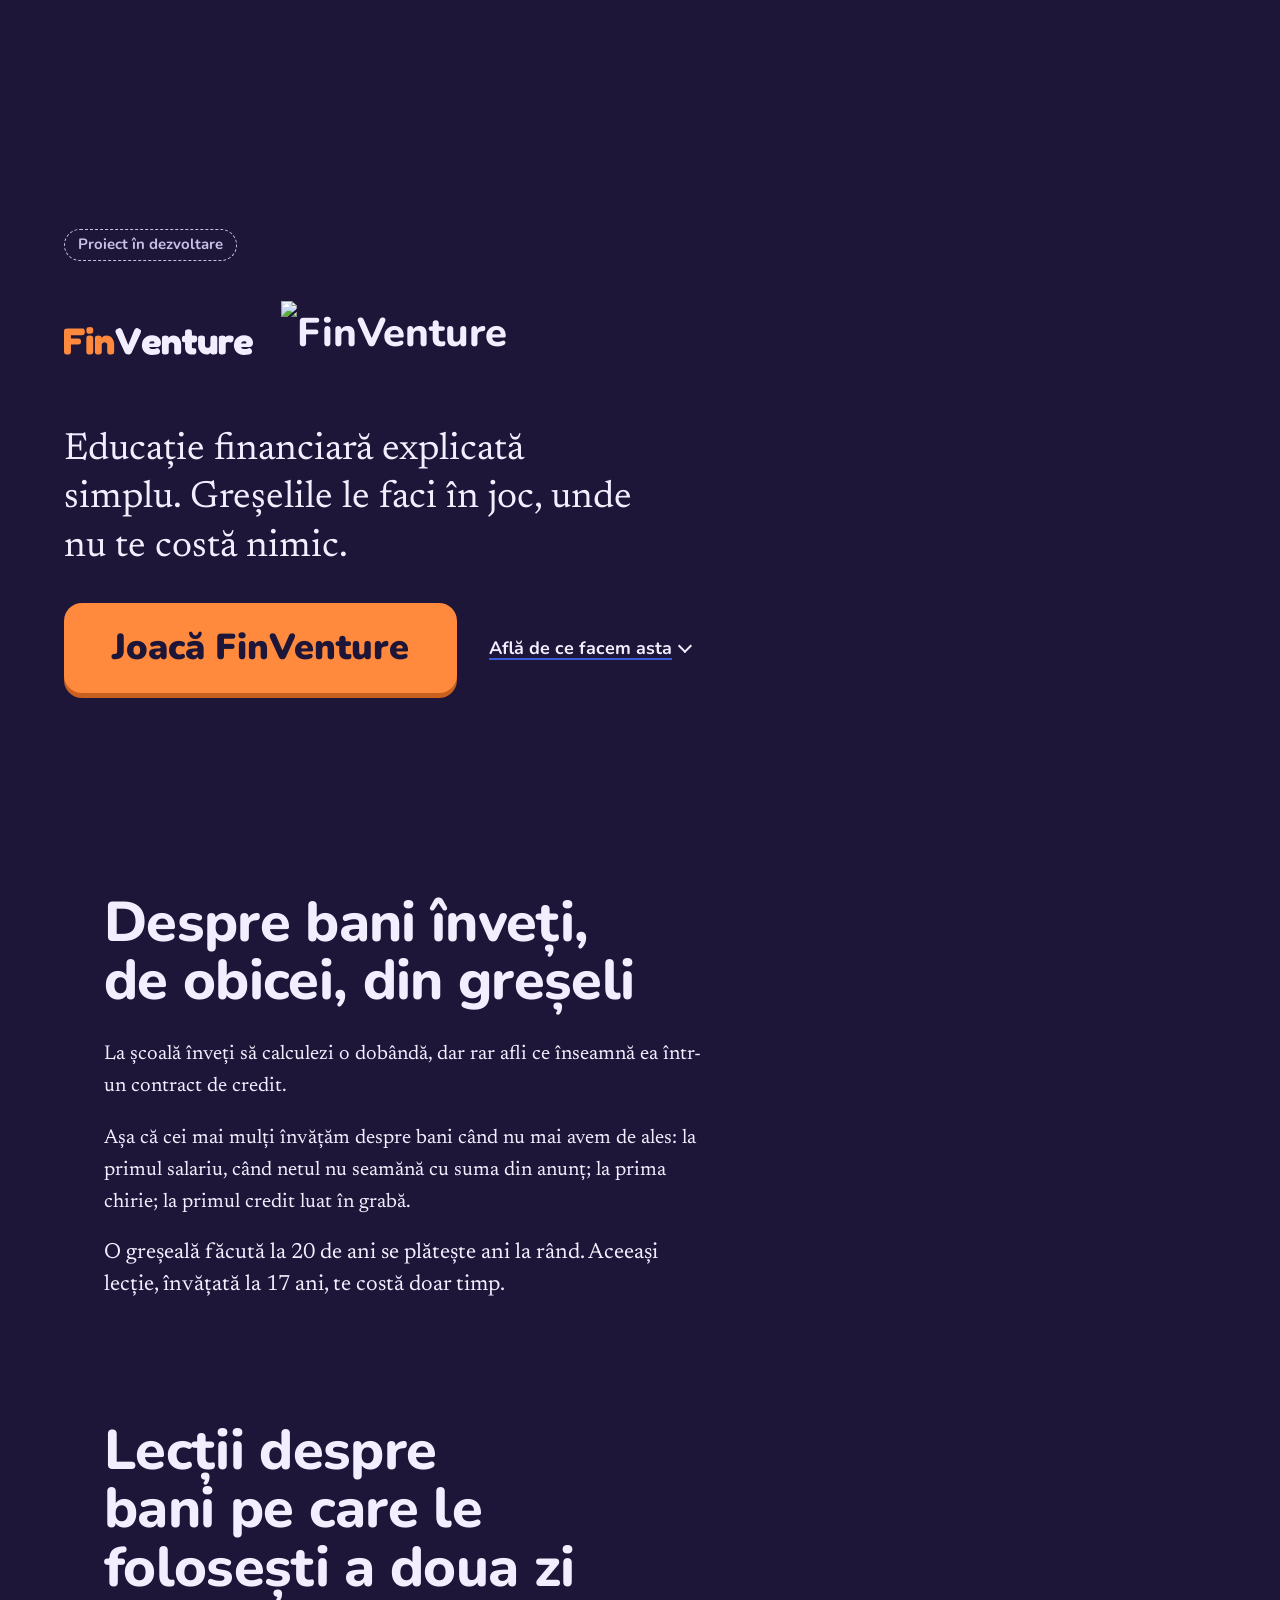
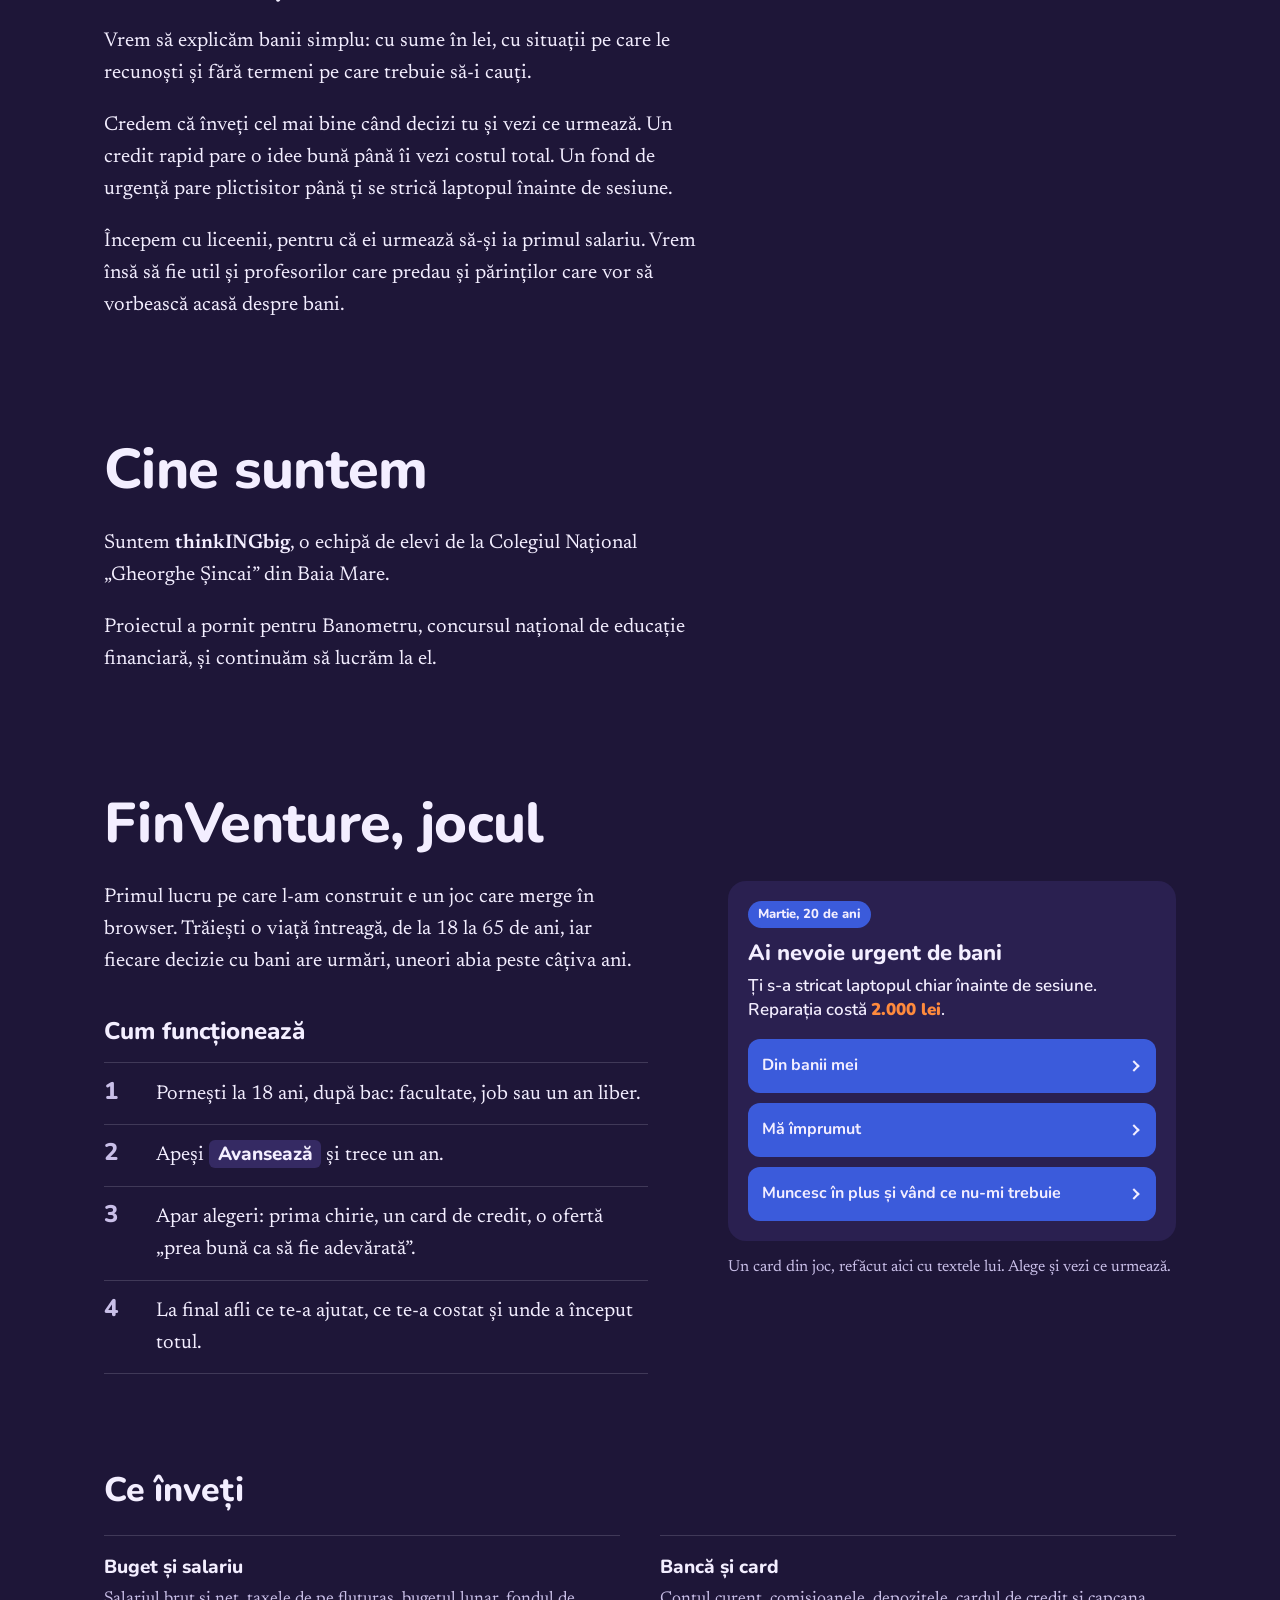
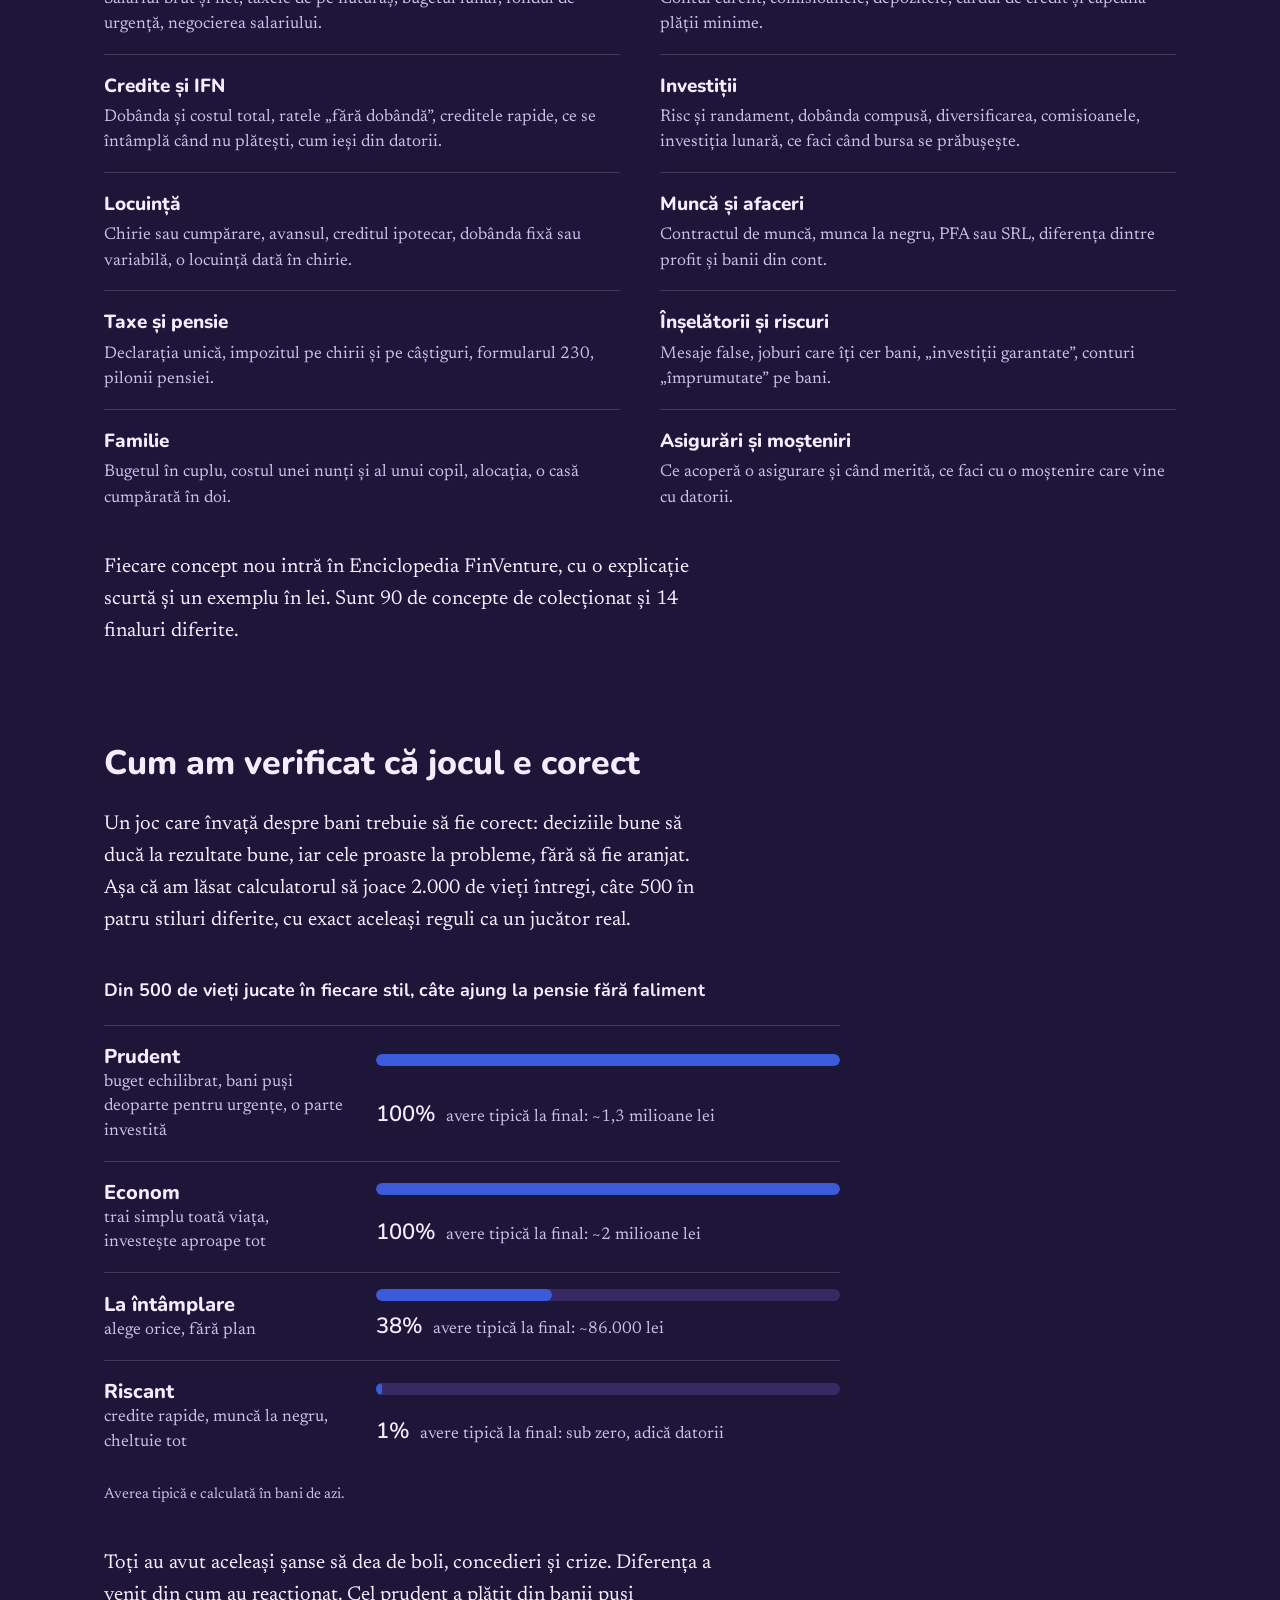
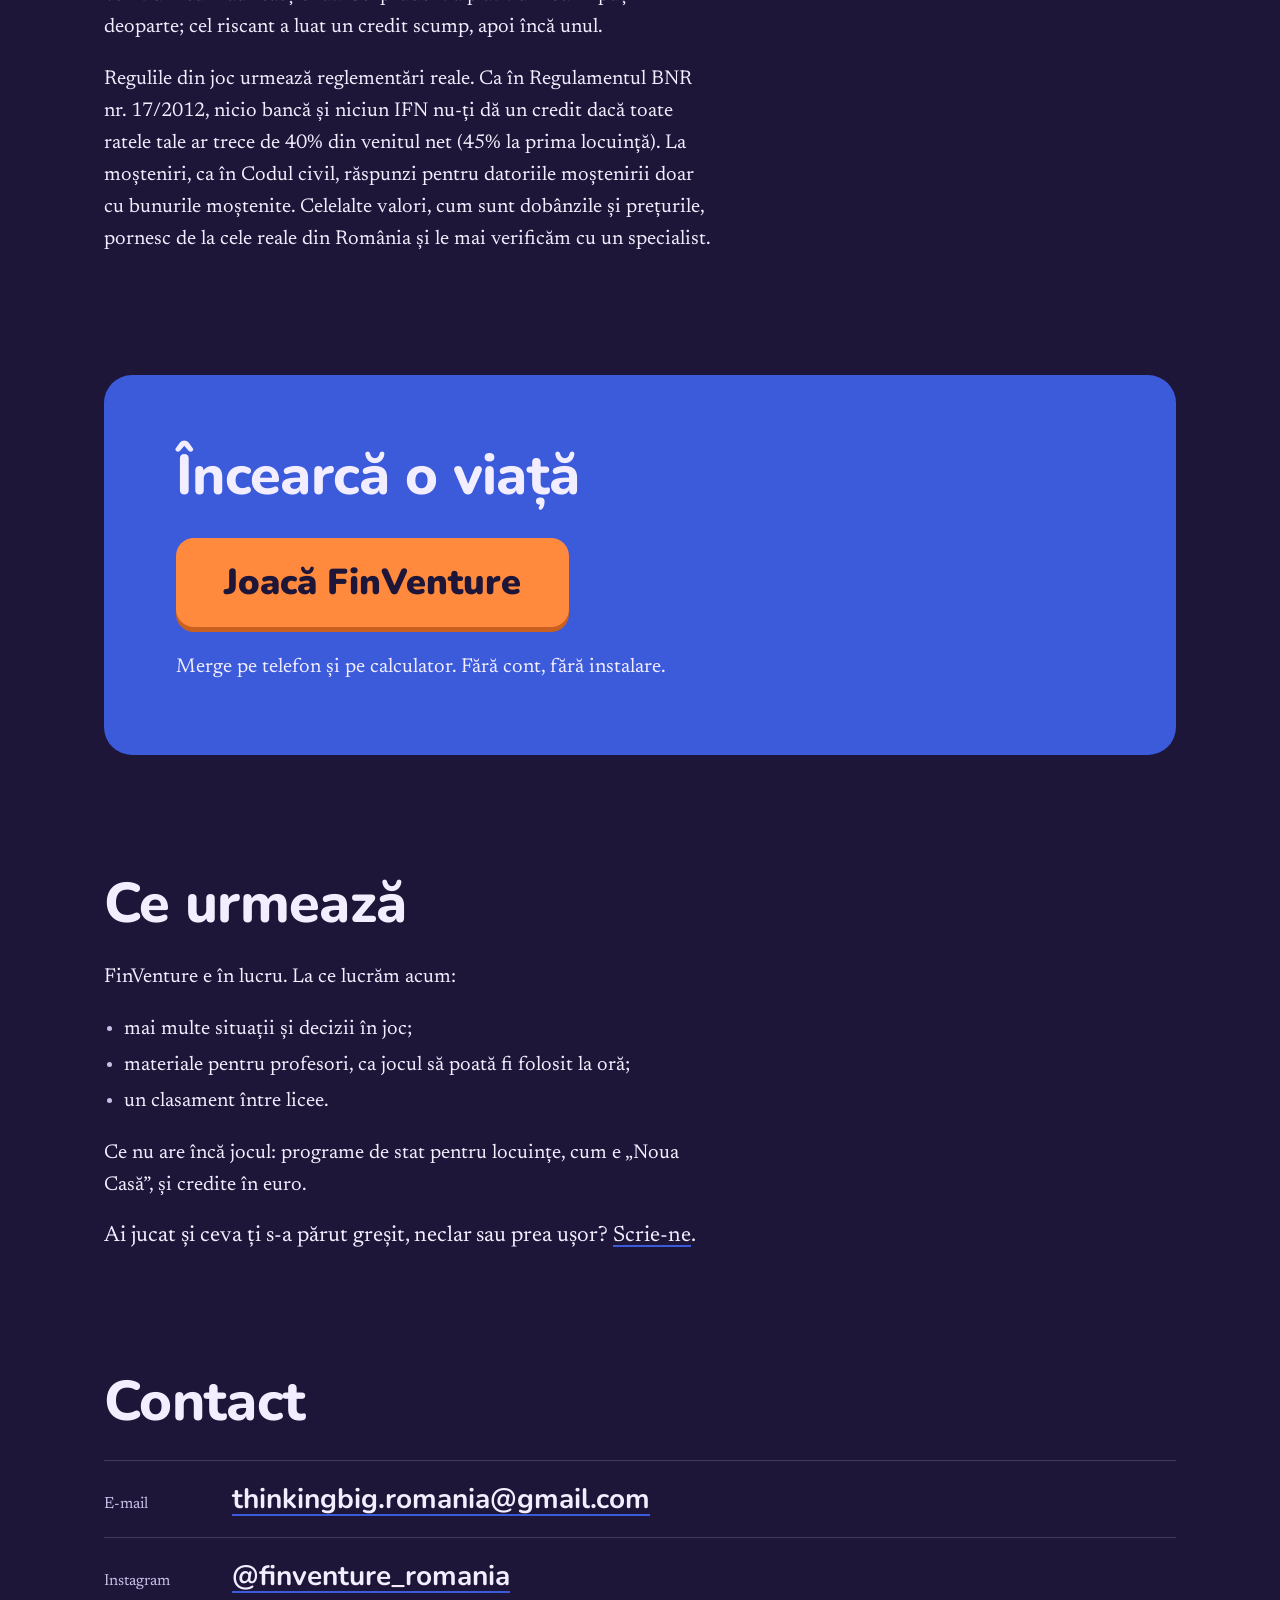
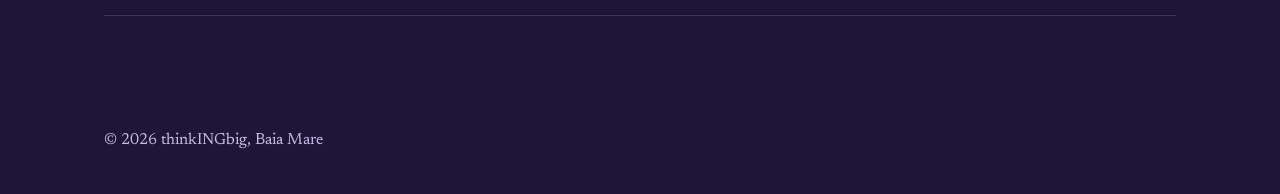
==== commit 08ac6c2f: "Pune logo-ul și butonul Joacă FinVenture în hero" ====
--- a/index.html
+++ b/index.html
@@ -38,9 +38,15 @@
   <header class="hero">
     <div class="hero-interior">
       <p class="eticheta-stare">Proiect în dezvoltare</p>
-      <h1 class="hero-logo"><img src="/assets/logo.svg" alt="FinVenture" width="1000" height="300"></h1>
+      <h1 class="hero-logo">
+        <img class="hero-simbol" src="/assets/logo.svg" alt="" width="658" height="632">
+        <img class="hero-nume" src="/assets/wordmark.svg" alt="FinVenture" width="1000" height="150">
+      </h1>
       <p class="misiune">Educație financiară explicată simplu. Greșelile le faci în joc, unde nu te costă nimic.</p>
-      <a class="mai-departe" href="#de-ce">Află de ce facem asta</a>
+      <div class="hero-actiuni">
+        <a class="buton-joaca" href="/finventure/">Joacă FinVenture</a>
+        <a class="mai-departe" href="#de-ce">Află de ce facem asta</a>
+      </div>
     </div>
   </header>
 
--- a/css/site.css
+++ b/css/site.css
@@ -86,7 +86,10 @@
   border: 1.5px dashed var(--text-2); color: var(--text-2);
   margin-bottom: clamp(1.5rem, 4vw, 2.5rem);
 }
-.hero-logo img { width: min(100%, 60rem); }
+.hero-logo { display: flex; align-items: center; gap: clamp(.75rem, 2.5vw, 1.75rem); }
+.hero-simbol { width: clamp(5.25rem, 3rem + 11vw, 12rem); flex: none; }
+.hero-nume { width: auto; height: clamp(2.1rem, .9rem + 5.2vw, 5.75rem); min-width: 0; }
+.hero-actiuni { display: flex; flex-wrap: wrap; align-items: center; gap: 1.25rem 2rem; }
 .misiune {
   font-size: clamp(1.5rem, 1.1rem + 1.9vw, 2.375rem);
   line-height: 1.28;
@@ -286,7 +289,8 @@
 
 /* ---------- 404 ---------- */
 .pagina-404 { min-height: 100svh; align-items: center; }
-.pagina-404 .logo-mic { display: inline-block; margin-bottom: 3rem; }
-.pagina-404 .logo-mic img { width: 12rem; }
+.pagina-404 .logo-mic { display: inline-flex; align-items: center; gap: .75rem; margin-bottom: 3rem; }
+.pagina-404 .logo-mic img:first-child { width: 4rem; }
+.pagina-404 .logo-mic img:last-child { width: auto; height: 2rem; }
 .pagina-404 h1 { font-size: clamp(2.125rem, 1.4rem + 3.4vw, 3.5rem); line-height: 1.04; max-width: 16ch; }
 .pagina-404 .misiune { font-size: 1.375rem; margin: 1.5rem 0 2rem; }
